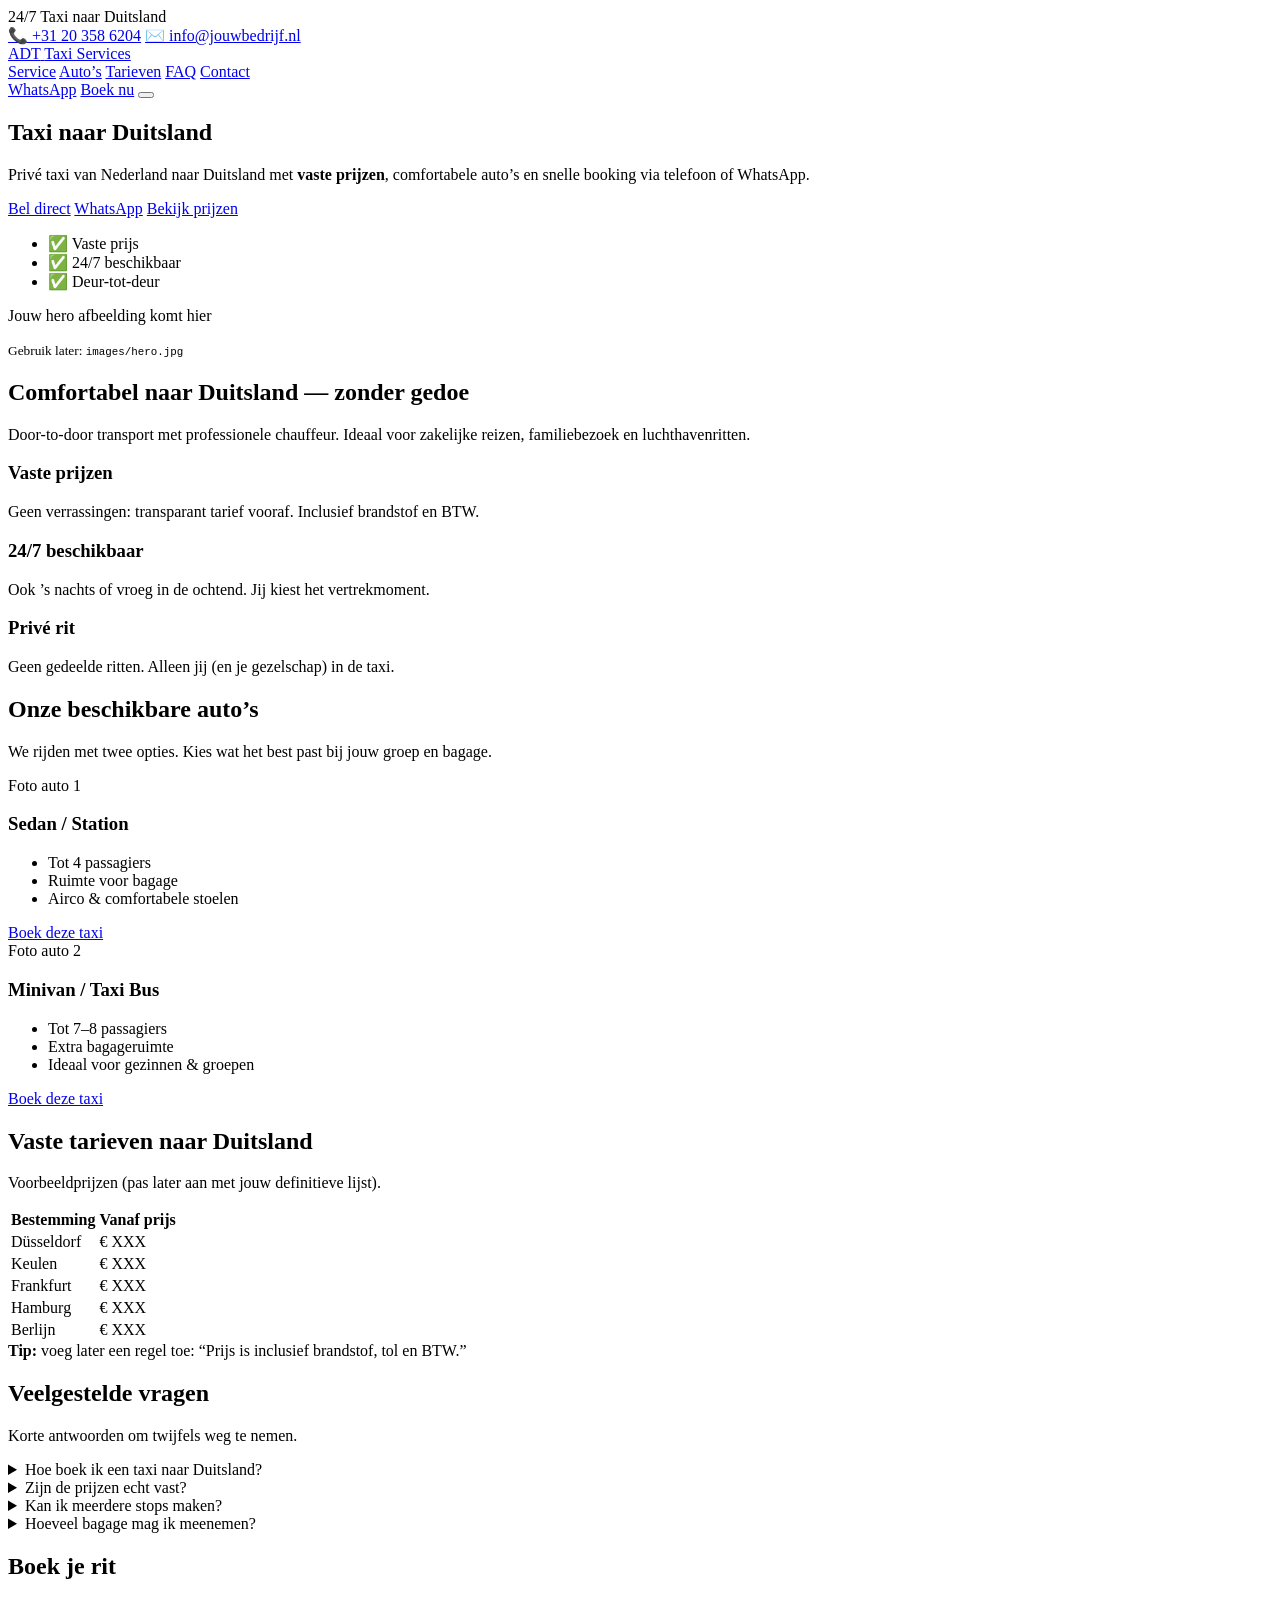
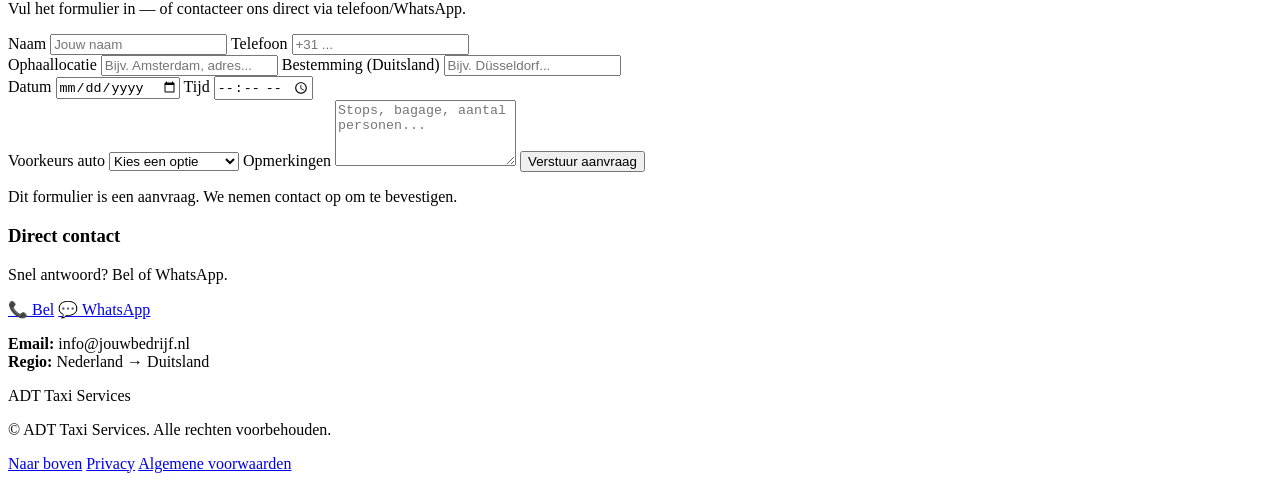
==== index.html @ 87939def "Fix file paths and add script and style directories Renamed index.htmnl to index.html and updated re" ====
<!DOCTYPE html>
<html lang="nl">
<head>
  <meta charset="UTF-8" />
  <meta name="viewport" content="width=device-width, initial-scale=1.0" />
  <title>Taxi naar Duitsland | Vaste prijzen & 24/7 service</title>
  <meta name="description" content="Boek een taxi naar Duitsland met vaste prijzen. Comfortabele rit, 24/7 beschikbaar. Bel of WhatsApp direct." />
  <link rel="stylesheet" href="style/styles.css" />
</head>

<body>
  <!-- Top bar -->
  <div class="topbar">
    <div class="container topbar__inner">
      <div class="topbar__left">
        <span class="pill">24/7</span>
        <span class="muted">Taxi naar Duitsland</span>
      </div>
      <div class="topbar__right">
        <a class="link" href="tel:+31203586204" aria-label="Bel ons">📞 +31 20 358 6204</a>
        <a class="link" href="mailto:info@jouwbedrijf.nl" aria-label="Email ons">✉️ info@jouwbedrijf.nl</a>
      </div>
    </div>
  </div>

  <!-- Header -->
  <header class="header" id="top">
    <div class="container header__inner">
      <a class="logo" href="#top" aria-label="Homepage">
        <span class="logo__mark">ADT</span>
        <span class="logo__text">Taxi Services</span>
      </a>

      <nav class="nav" id="nav">
        <a href="#service">Service</a>
        <a href="#autos">Auto’s</a>
        <a href="#prijzen">Tarieven</a>
        <a href="#faq">FAQ</a>
        <a href="#contact">Contact</a>
      </nav>

      <div class="header__actions">
        <a class="btn btn--ghost" href="https://wa.me/31203586204" target="_blank" rel="noopener">WhatsApp</a>
        <a class="btn btn--primary" href="#contact">Boek nu</a>
        <button class="burger" id="burger" aria-label="Menu openen" aria-expanded="false">
          <span></span><span></span><span></span>
        </button>
      </div>
    </div>
  </header>

  <!-- Hero -->
  <section class="hero">
    <div class="container hero__grid">
      <div class="hero__content">
        <h1>Taxi naar Duitsland</h1>
        <p class="lead">
          Privé taxi van Nederland naar Duitsland met <strong>vaste prijzen</strong>, comfortabele auto’s en snelle booking via telefoon of WhatsApp.
        </p>

        <div class="hero__cta">
          <a class="btn btn--primary" href="tel:+31203586204">Bel direct</a>
          <a class="btn btn--secondary" href="https://wa.me/31203586204" target="_blank" rel="noopener">WhatsApp</a>
          <a class="btn btn--ghost" href="#prijzen">Bekijk prijzen</a>
        </div>

        <ul class="hero__badges">
          <li>✅ Vaste prijs</li>
          <li>✅ 24/7 beschikbaar</li>
          <li>✅ Deur-tot-deur</li>
        </ul>
      </div>

      <div class="hero__media">
        <!-- Replace with your image later -->
        <div class="media-card" role="img" aria-label="Taxi afbeelding placeholder">
          <p>Jouw hero afbeelding komt hier</p>
          <small>Gebruik later: <code>images/hero.jpg</code></small>
        </div>
      </div>
    </div>
  </section>

  <!-- Service -->
  <section class="section" id="service">
    <div class="container">
      <div class="section__head">
        <h2>Comfortabel naar Duitsland — zonder gedoe</h2>
        <p class="muted">Door-to-door transport met professionele chauffeur. Ideaal voor zakelijke reizen, familiebezoek en luchthavenritten.</p>
      </div>

      <div class="cards">
        <div class="card">
          <h3>Vaste prijzen</h3>
          <p>Geen verrassingen: transparant tarief vooraf. Inclusief brandstof en BTW.</p>
        </div>
        <div class="card">
          <h3>24/7 beschikbaar</h3>
          <p>Ook ’s nachts of vroeg in de ochtend. Jij kiest het vertrekmoment.</p>
        </div>
        <div class="card">
          <h3>Privé rit</h3>
          <p>Geen gedeelde ritten. Alleen jij (en je gezelschap) in de taxi.</p>
        </div>
      </div>
    </div>
  </section>

  <!-- Cars (2 only) -->
  <section class="section section--alt" id="autos">
    <div class="container">
      <div class="section__head">
        <h2>Onze beschikbare auto’s</h2>
        <p class="muted">We rijden met twee opties. Kies wat het best past bij jouw groep en bagage.</p>
      </div>

      <div class="cards cards--2">
        <article class="card car">
          <div class="car__img">
            <!-- Replace with your image later -->
            <div class="img-placeholder">Foto auto 1</div>
          </div>
          <div class="car__body">
            <h3>Sedan / Station</h3>
            <ul class="list">
              <li>Tot 4 passagiers</li>
              <li>Ruimte voor bagage</li>
              <li>Airco & comfortabele stoelen</li>
            </ul>
            <a class="btn btn--primary" href="#contact" data-car="Sedan / Station">Boek deze taxi</a>
          </div>
        </article>

        <article class="card car">
          <div class="car__img">
            <!-- Replace with your image later -->
            <div class="img-placeholder">Foto auto 2</div>
          </div>
          <div class="car__body">
            <h3>Minivan / Taxi Bus</h3>
            <ul class="list">
              <li>Tot 7–8 passagiers</li>
              <li>Extra bagageruimte</li>
              <li>Ideaal voor gezinnen & groepen</li>
            </ul>
            <a class="btn btn--primary" href="#contact" data-car="Minivan / Taxi Bus">Boek deze taxi</a>
          </div>
        </article>
      </div>
    </div>
  </section>

  <!-- Pricing -->
  <section class="section" id="prijzen">
    <div class="container">
      <div class="section__head">
        <h2>Vaste tarieven naar Duitsland</h2>
        <p class="muted">Voorbeeldprijzen (pas later aan met jouw definitieve lijst).</p>
      </div>

      <div class="table-wrap" role="region" aria-label="Prijzentabel" tabindex="0">
        <table class="table">
          <thead>
            <tr>
              <th>Bestemming</th>
              <th>Vanaf prijs</th>
            </tr>
          </thead>
          <tbody>
            <tr><td>Düsseldorf</td><td>€ XXX</td></tr>
            <tr><td>Keulen</td><td>€ XXX</td></tr>
            <tr><td>Frankfurt</td><td>€ XXX</td></tr>
            <tr><td>Hamburg</td><td>€ XXX</td></tr>
            <tr><td>Berlijn</td><td>€ XXX</td></tr>
          </tbody>
        </table>
      </div>

      <div class="note">
        <strong>Tip:</strong> voeg later een regel toe: “Prijs is inclusief brandstof, tol en BTW.”
      </div>
    </div>
  </section>

  <!-- FAQ -->
  <section class="section section--alt" id="faq">
    <div class="container">
      <div class="section__head">
        <h2>Veelgestelde vragen</h2>
        <p class="muted">Korte antwoorden om twijfels weg te nemen.</p>
      </div>

      <div class="faq">
        <details>
          <summary>Hoe boek ik een taxi naar Duitsland?</summary>
          <p>Je kunt bellen, WhatsAppen of het formulier invullen. We bevestigen je rit en vaste prijs.</p>
        </details>
        <details>
          <summary>Zijn de prijzen echt vast?</summary>
          <p>Ja, je krijgt vooraf een vaste prijs. Geen onverwachte kosten.</p>
        </details>
        <details>
          <summary>Kan ik meerdere stops maken?</summary>
          <p>Ja, dat kan. Geef dit door in het formulier of via WhatsApp.</p>
        </details>
        <details>
          <summary>Hoeveel bagage mag ik meenemen?</summary>
          <p>Dat hangt af van de gekozen auto. Geef je bagage aan bij het boeken.</p>
        </details>
      </div>
    </div>
  </section>

  <!-- Contact / Booking -->
  <section class="section" id="contact">
    <div class="container">
      <div class="section__head">
        <h2>Boek je rit</h2>
        <p class="muted">Vul het formulier in — of contacteer ons direct via telefoon/WhatsApp.</p>
      </div>

      <div class="contact-grid">
        <form class="form" id="bookingForm">
          <div class="form__row">
            <label>Naam
              <input type="text" name="name" placeholder="Jouw naam" required />
            </label>
            <label>Telefoon
              <input type="tel" name="phone" placeholder="+31 ..." required />
            </label>
          </div>

          <label>Ophaallocatie
            <input type="text" name="pickup" placeholder="Bijv. Amsterdam, adres..." required />
          </label>

          <label>Bestemming (Duitsland)
            <input type="text" name="destination" placeholder="Bijv. Düsseldorf..." required />
          </label>

          <div class="form__row">
            <label>Datum
              <input type="date" name="date" required />
            </label>
            <label>Tijd
              <input type="time" name="time" required />
            </label>
          </div>

          <label>Voorkeurs auto
            <select name="car" id="carSelect">
              <option value="">Kies een optie</option>
              <option value="Sedan / Station">Sedan / Station</option>
              <option value="Minivan / Taxi Bus">Minivan / Taxi Bus</option>
            </select>
          </label>

          <label>Opmerkingen
            <textarea name="notes" rows="4" placeholder="Stops, bagage, aantal personen..."></textarea>
          </label>

          <button class="btn btn--primary" type="submit">Verstuur aanvraag</button>
          <p class="muted small">Dit formulier is een aanvraag. We nemen contact op om te bevestigen.</p>
        </form>

        <aside class="contact-card">
          <h3>Direct contact</h3>
          <p class="muted">Snel antwoord? Bel of WhatsApp.</p>
          <div class="contact-actions">
            <a class="btn btn--secondary" href="tel:+31203586204">📞 Bel</a>
            <a class="btn btn--secondary" href="https://wa.me/31203586204" target="_blank" rel="noopener">💬 WhatsApp</a>
          </div>

          <div class="divider"></div>

          <p class="small">
            <strong>Email:</strong> info@jouwbedrijf.nl<br />
            <strong>Regio:</strong> Nederland → Duitsland
          </p>
        </aside>
      </div>
    </div>
  </section>

  <!-- Footer -->
  <footer class="footer">
    <div class="container footer__inner">
      <div>
        <div class="logo logo--footer">
          <span class="logo__mark">ADT</span>
          <span class="logo__text">Taxi Services</span>
        </div>
        <p class="muted small">© <span id="year"></span> ADT Taxi Services. Alle rechten voorbehouden.</p>
      </div>

      <div class="footer__links">
        <a href="#top">Naar boven</a>
        <a href="#">Privacy</a>
        <a href="#">Algemene voorwaarden</a>
      </div>
    </div>
  </footer>

  <script src="script/script.js"></script>
</body>
</html>
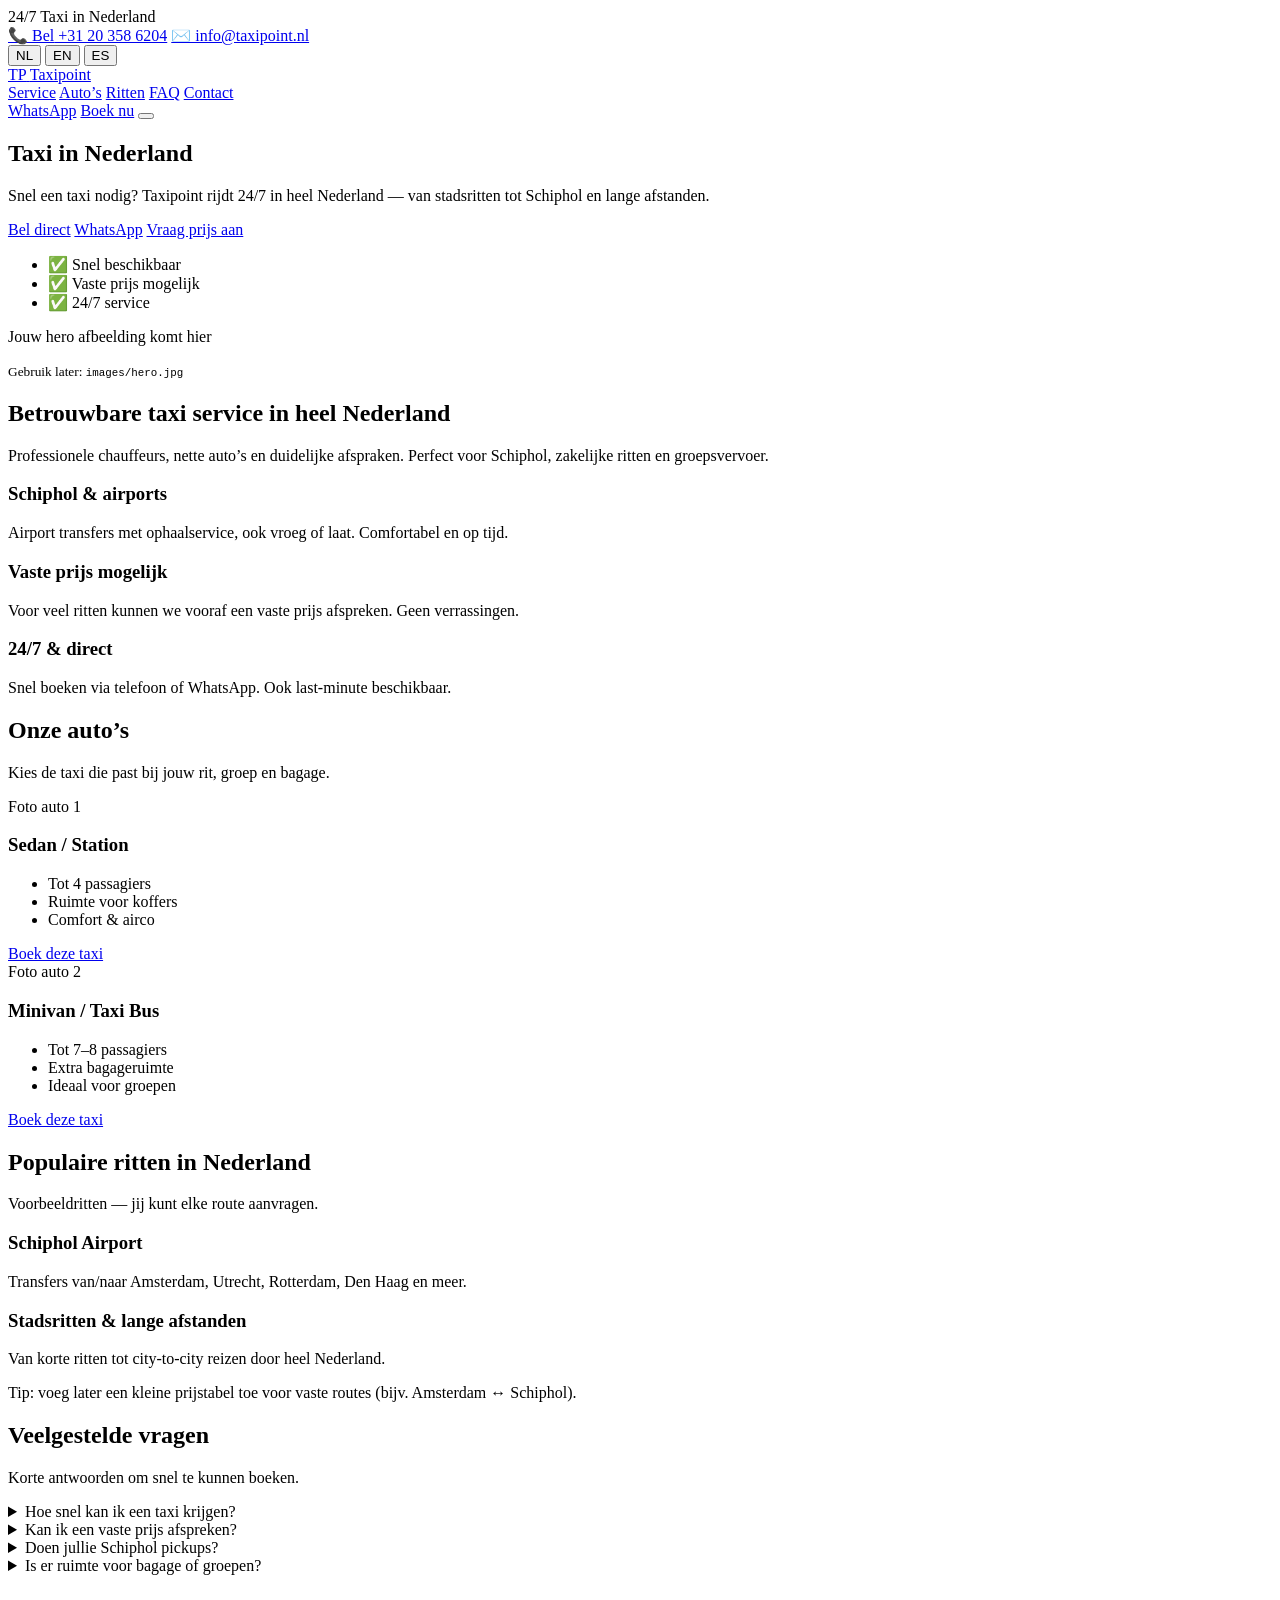
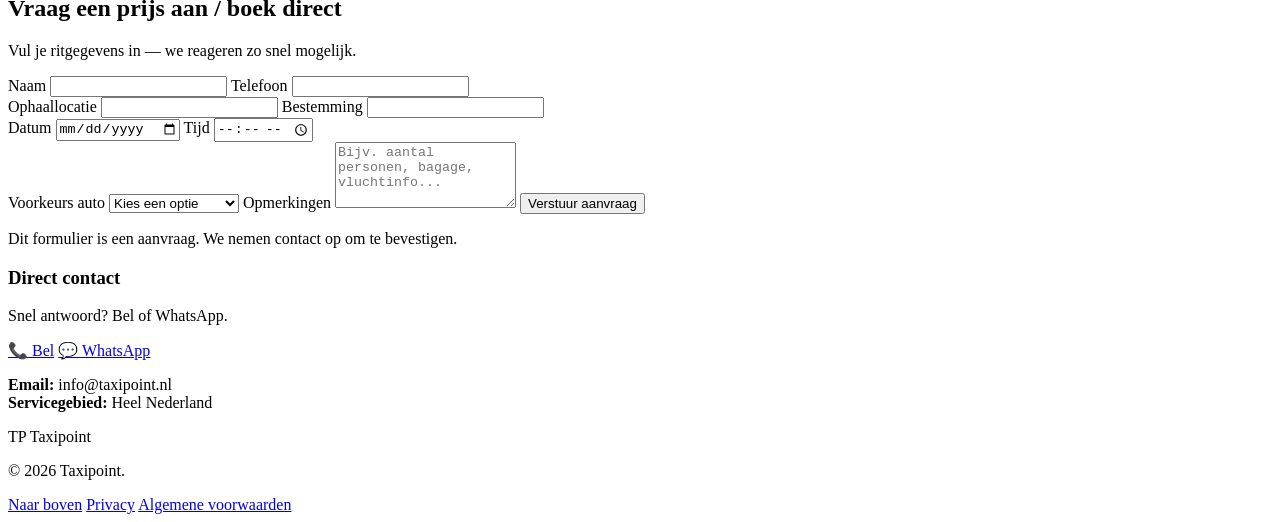
==== commit 6f50dc61: "Add multilingual support and update site content Introduces a language switcher and i18n keys in ind" ====
--- a/index.html
+++ b/index.html
@@ -3,9 +3,10 @@
 <head>
   <meta charset="UTF-8" />
   <meta name="viewport" content="width=device-width, initial-scale=1.0" />
-  <title>Taxi naar Duitsland | Vaste prijzen & 24/7 service</title>
-  <meta name="description" content="Boek een taxi naar Duitsland met vaste prijzen. Comfortabele rit, 24/7 beschikbaar. Bel of WhatsApp direct." />
+  <title>Taxipoint | Taxi in Nederland</title>
+  <meta name="description" content="Taxipoint: Taxi in Nederland met vaste prijzen. Schiphol, stadsritten en lange afstanden. 24/7 beschikbaar. Bel of WhatsApp direct." />
   <link rel="stylesheet" href="style/styles.css" />
+
 </head>
 
 <body>
@@ -13,12 +14,20 @@
   <div class="topbar">
     <div class="container topbar__inner">
       <div class="topbar__left">
-        <span class="pill">24/7</span>
-        <span class="muted">Taxi naar Duitsland</span>
-      </div>
+        <span class="pill" data-i18n="topbar_247">24/7</span>
+        <span class="muted" data-i18n="topbar_tagline">Taxi in Nederland</span>
+      </div>
+
       <div class="topbar__right">
-        <a class="link" href="tel:+31203586204" aria-label="Bel ons">📞 +31 20 358 6204</a>
-        <a class="link" href="mailto:info@jouwbedrijf.nl" aria-label="Email ons">✉️ info@jouwbedrijf.nl</a>
+        <a class="link" href="tel:+31203586204">📞 <span data-i18n="phone_label">Bel</span> +31 20 358 6204</a>
+        <a class="link" href="mailto:info@taxipoint.nl">✉️ info@taxipoint.nl</a>
+
+        <!-- Language Switch -->
+        <div class="lang">
+          <button class="lang__btn" type="button" data-lang="nl" aria-label="Nederlands">NL</button>
+          <button class="lang__btn" type="button" data-lang="en" aria-label="English">EN</button>
+          <button class="lang__btn" type="button" data-lang="es" aria-label="Español">ES</button>
+        </div>
       </div>
     </div>
   </div>
@@ -27,21 +36,22 @@
   <header class="header" id="top">
     <div class="container header__inner">
       <a class="logo" href="#top" aria-label="Homepage">
-        <span class="logo__mark">ADT</span>
-        <span class="logo__text">Taxi Services</span>
+        <span class="logo__mark">TP</span>
+        <span class="logo__text">Taxipoint</span>
       </a>
 
       <nav class="nav" id="nav">
-        <a href="#service">Service</a>
-        <a href="#autos">Auto’s</a>
-        <a href="#prijzen">Tarieven</a>
-        <a href="#faq">FAQ</a>
-        <a href="#contact">Contact</a>
+        <a href="#service" data-i18n="nav_service">Service</a>
+        <a href="#autos" data-i18n="nav_cars">Auto’s</a>
+        <a href="#ritten" data-i18n="nav_trips">Ritten</a>
+        <a href="#faq" data-i18n="nav_faq">FAQ</a>
+        <a href="#contact" data-i18n="nav_contact">Contact</a>
       </nav>
 
       <div class="header__actions">
-        <a class="btn btn--ghost" href="https://wa.me/31203586204" target="_blank" rel="noopener">WhatsApp</a>
-        <a class="btn btn--primary" href="#contact">Boek nu</a>
+        <a class="btn btn--ghost" href="https://wa.me/31203586204" target="_blank" rel="noopener" data-i18n="btn_whatsapp">WhatsApp</a>
+        <a class="btn btn--primary" href="#contact" data-i18n="btn_book">Boek nu</a>
+
         <button class="burger" id="burger" aria-label="Menu openen" aria-expanded="false">
           <span></span><span></span><span></span>
         </button>
@@ -53,29 +63,28 @@
   <section class="hero">
     <div class="container hero__grid">
       <div class="hero__content">
-        <h1>Taxi naar Duitsland</h1>
-        <p class="lead">
-          Privé taxi van Nederland naar Duitsland met <strong>vaste prijzen</strong>, comfortabele auto’s en snelle booking via telefoon of WhatsApp.
+        <h1 data-i18n="hero_title">Taxi in Nederland</h1>
+        <p class="lead" data-i18n="hero_lead">
+          Snel een taxi nodig? Taxipoint rijdt 24/7 in heel Nederland — van stadsritten tot Schiphol en lange afstanden.
         </p>
 
         <div class="hero__cta">
-          <a class="btn btn--primary" href="tel:+31203586204">Bel direct</a>
-          <a class="btn btn--secondary" href="https://wa.me/31203586204" target="_blank" rel="noopener">WhatsApp</a>
-          <a class="btn btn--ghost" href="#prijzen">Bekijk prijzen</a>
+          <a class="btn btn--primary" href="tel:+31203586204" data-i18n="btn_call">Bel direct</a>
+          <a class="btn btn--secondary" href="https://wa.me/31203586204" target="_blank" rel="noopener" data-i18n="btn_whatsapp2">WhatsApp</a>
+          <a class="btn btn--ghost" href="#contact" data-i18n="btn_get_quote">Vraag prijs aan</a>
         </div>
 
         <ul class="hero__badges">
-          <li>✅ Vaste prijs</li>
-          <li>✅ 24/7 beschikbaar</li>
-          <li>✅ Deur-tot-deur</li>
+          <li data-i18n="badge_fast">✅ Snel beschikbaar</li>
+          <li data-i18n="badge_fixed">✅ Vaste prijs mogelijk</li>
+          <li data-i18n="badge_247">✅ 24/7 service</li>
         </ul>
       </div>
 
       <div class="hero__media">
-        <!-- Replace with your image later -->
         <div class="media-card" role="img" aria-label="Taxi afbeelding placeholder">
-          <p>Jouw hero afbeelding komt hier</p>
-          <small>Gebruik later: <code>images/hero.jpg</code></small>
+          <p data-i18n="hero_image_placeholder">Jouw hero afbeelding komt hier</p>
+          <small><span data-i18n="hero_image_hint">Gebruik later</span>: <code>images/hero.jpg</code></small>
         </div>
       </div>
     </div>
@@ -85,99 +94,88 @@
   <section class="section" id="service">
     <div class="container">
       <div class="section__head">
-        <h2>Comfortabel naar Duitsland — zonder gedoe</h2>
-        <p class="muted">Door-to-door transport met professionele chauffeur. Ideaal voor zakelijke reizen, familiebezoek en luchthavenritten.</p>
+        <h2 data-i18n="service_title">Betrouwbare taxi service in heel Nederland</h2>
+        <p class="muted" data-i18n="service_sub">
+          Professionele chauffeurs, nette auto’s en duidelijke afspraken. Perfect voor Schiphol, zakelijke ritten en groepsvervoer.
+        </p>
       </div>
 
       <div class="cards">
         <div class="card">
-          <h3>Vaste prijzen</h3>
-          <p>Geen verrassingen: transparant tarief vooraf. Inclusief brandstof en BTW.</p>
-        </div>
-        <div class="card">
-          <h3>24/7 beschikbaar</h3>
-          <p>Ook ’s nachts of vroeg in de ochtend. Jij kiest het vertrekmoment.</p>
-        </div>
-        <div class="card">
-          <h3>Privé rit</h3>
-          <p>Geen gedeelde ritten. Alleen jij (en je gezelschap) in de taxi.</p>
-        </div>
-      </div>
-    </div>
-  </section>
-
-  <!-- Cars (2 only) -->
+          <h3 data-i18n="card1_title">Schiphol & airports</h3>
+          <p data-i18n="card1_text">Airport transfers met ophaalservice, ook vroeg of laat. Comfortabel en op tijd.</p>
+        </div>
+        <div class="card">
+          <h3 data-i18n="card2_title">Vaste prijs mogelijk</h3>
+          <p data-i18n="card2_text">Voor veel ritten kunnen we vooraf een vaste prijs afspreken. Geen verrassingen.</p>
+        </div>
+        <div class="card">
+          <h3 data-i18n="card3_title">24/7 & direct</h3>
+          <p data-i18n="card3_text">Snel boeken via telefoon of WhatsApp. Ook last-minute beschikbaar.</p>
+        </div>
+      </div>
+    </div>
+  </section>
+
+  <!-- Cars -->
   <section class="section section--alt" id="autos">
     <div class="container">
       <div class="section__head">
-        <h2>Onze beschikbare auto’s</h2>
-        <p class="muted">We rijden met twee opties. Kies wat het best past bij jouw groep en bagage.</p>
+        <h2 data-i18n="cars_title">Onze auto’s</h2>
+        <p class="muted" data-i18n="cars_sub">Kies de taxi die past bij jouw rit, groep en bagage.</p>
       </div>
 
       <div class="cards cards--2">
         <article class="card car">
-          <div class="car__img">
-            <!-- Replace with your image later -->
-            <div class="img-placeholder">Foto auto 1</div>
-          </div>
+          <div class="car__img"><div class="img-placeholder" data-i18n="car1_img">Foto auto 1</div></div>
           <div class="car__body">
-            <h3>Sedan / Station</h3>
+            <h3 data-i18n="car1_title">Sedan / Station</h3>
             <ul class="list">
-              <li>Tot 4 passagiers</li>
-              <li>Ruimte voor bagage</li>
-              <li>Airco & comfortabele stoelen</li>
+              <li data-i18n="car1_li1">Tot 4 passagiers</li>
+              <li data-i18n="car1_li2">Ruimte voor koffers</li>
+              <li data-i18n="car1_li3">Comfort & airco</li>
             </ul>
-            <a class="btn btn--primary" href="#contact" data-car="Sedan / Station">Boek deze taxi</a>
+            <a class="btn btn--primary" href="#contact" data-car="Sedan / Station" data-i18n="car_btn">Boek deze taxi</a>
           </div>
         </article>
 
         <article class="card car">
-          <div class="car__img">
-            <!-- Replace with your image later -->
-            <div class="img-placeholder">Foto auto 2</div>
-          </div>
+          <div class="car__img"><div class="img-placeholder" data-i18n="car2_img">Foto auto 2</div></div>
           <div class="car__body">
-            <h3>Minivan / Taxi Bus</h3>
+            <h3 data-i18n="car2_title">Minivan / Taxi Bus</h3>
             <ul class="list">
-              <li>Tot 7–8 passagiers</li>
-              <li>Extra bagageruimte</li>
-              <li>Ideaal voor gezinnen & groepen</li>
+              <li data-i18n="car2_li1">Tot 7–8 passagiers</li>
+              <li data-i18n="car2_li2">Extra bagageruimte</li>
+              <li data-i18n="car2_li3">Ideaal voor groepen</li>
             </ul>
-            <a class="btn btn--primary" href="#contact" data-car="Minivan / Taxi Bus">Boek deze taxi</a>
+            <a class="btn btn--primary" href="#contact" data-car="Minivan / Taxi Bus" data-i18n="car_btn">Boek deze taxi</a>
           </div>
         </article>
       </div>
     </div>
   </section>
 
-  <!-- Pricing -->
-  <section class="section" id="prijzen">
-    <div class="container">
-      <div class="section__head">
-        <h2>Vaste tarieven naar Duitsland</h2>
-        <p class="muted">Voorbeeldprijzen (pas later aan met jouw definitieve lijst).</p>
-      </div>
-
-      <div class="table-wrap" role="region" aria-label="Prijzentabel" tabindex="0">
-        <table class="table">
-          <thead>
-            <tr>
-              <th>Bestemming</th>
-              <th>Vanaf prijs</th>
-            </tr>
-          </thead>
-          <tbody>
-            <tr><td>Düsseldorf</td><td>€ XXX</td></tr>
-            <tr><td>Keulen</td><td>€ XXX</td></tr>
-            <tr><td>Frankfurt</td><td>€ XXX</td></tr>
-            <tr><td>Hamburg</td><td>€ XXX</td></tr>
-            <tr><td>Berlijn</td><td>€ XXX</td></tr>
-          </tbody>
-        </table>
-      </div>
-
-      <div class="note">
-        <strong>Tip:</strong> voeg later een regel toe: “Prijs is inclusief brandstof, tol en BTW.”
+  <!-- Trips / Popular rides -->
+  <section class="section" id="ritten">
+    <div class="container">
+      <div class="section__head">
+        <h2 data-i18n="trips_title">Populaire ritten in Nederland</h2>
+        <p class="muted" data-i18n="trips_sub">Voorbeeldritten — jij kunt elke route aanvragen.</p>
+      </div>
+
+      <div class="cards cards--2">
+        <div class="card">
+          <h3 data-i18n="trip1_title">Schiphol Airport</h3>
+          <p data-i18n="trip1_text">Transfers van/naar Amsterdam, Utrecht, Rotterdam, Den Haag en meer.</p>
+        </div>
+        <div class="card">
+          <h3 data-i18n="trip2_title">Stadsritten & lange afstanden</h3>
+          <p data-i18n="trip2_text">Van korte ritten tot city-to-city reizen door heel Nederland.</p>
+        </div>
+      </div>
+
+      <div class="note" data-i18n="trips_note">
+        Tip: voeg later een kleine prijstabel toe voor vaste routes (bijv. Amsterdam ↔ Schiphol).
       </div>
     </div>
   </section>
@@ -186,96 +184,97 @@
   <section class="section section--alt" id="faq">
     <div class="container">
       <div class="section__head">
-        <h2>Veelgestelde vragen</h2>
-        <p class="muted">Korte antwoorden om twijfels weg te nemen.</p>
+        <h2 data-i18n="faq_title">Veelgestelde vragen</h2>
+        <p class="muted" data-i18n="faq_sub">Korte antwoorden om snel te kunnen boeken.</p>
       </div>
 
       <div class="faq">
         <details>
-          <summary>Hoe boek ik een taxi naar Duitsland?</summary>
-          <p>Je kunt bellen, WhatsAppen of het formulier invullen. We bevestigen je rit en vaste prijs.</p>
+          <summary data-i18n="faq1_q">Hoe snel kan ik een taxi krijgen?</summary>
+          <p data-i18n="faq1_a">Dat hangt af van locatie en drukte. Bel of WhatsApp en we laten direct weten wat mogelijk is.</p>
         </details>
         <details>
-          <summary>Zijn de prijzen echt vast?</summary>
-          <p>Ja, je krijgt vooraf een vaste prijs. Geen onverwachte kosten.</p>
+          <summary data-i18n="faq2_q">Kan ik een vaste prijs afspreken?</summary>
+          <p data-i18n="faq2_a">Ja, voor veel ritten kunnen we vooraf een vaste prijs aanbieden.</p>
         </details>
         <details>
-          <summary>Kan ik meerdere stops maken?</summary>
-          <p>Ja, dat kan. Geef dit door in het formulier of via WhatsApp.</p>
+          <summary data-i18n="faq3_q">Doen jullie Schiphol pickups?</summary>
+          <p data-i18n="faq3_a">Ja. Geef je vluchtinformatie door en we plannen de ophaalservice.</p>
         </details>
         <details>
-          <summary>Hoeveel bagage mag ik meenemen?</summary>
-          <p>Dat hangt af van de gekozen auto. Geef je bagage aan bij het boeken.</p>
+          <summary data-i18n="faq4_q">Is er ruimte voor bagage of groepen?</summary>
+          <p data-i18n="faq4_a">Ja. Kies sedan voor standaard bagage, of minivan voor extra ruimte en groepen.</p>
         </details>
       </div>
     </div>
   </section>
 
-  <!-- Contact / Booking -->
+  <!-- Contact -->
   <section class="section" id="contact">
     <div class="container">
       <div class="section__head">
-        <h2>Boek je rit</h2>
-        <p class="muted">Vul het formulier in — of contacteer ons direct via telefoon/WhatsApp.</p>
+        <h2 data-i18n="contact_title">Vraag een prijs aan / boek direct</h2>
+        <p class="muted" data-i18n="contact_sub">Vul je ritgegevens in — we reageren zo snel mogelijk.</p>
       </div>
 
       <div class="contact-grid">
         <form class="form" id="bookingForm">
           <div class="form__row">
-            <label>Naam
-              <input type="text" name="name" placeholder="Jouw naam" required />
+            <label><span data-i18n="form_name">Naam</span>
+              <input type="text" name="name" required />
             </label>
-            <label>Telefoon
-              <input type="tel" name="phone" placeholder="+31 ..." required />
+            <label><span data-i18n="form_phone">Telefoon</span>
+              <input type="tel" name="phone" required />
             </label>
           </div>
 
-          <label>Ophaallocatie
-            <input type="text" name="pickup" placeholder="Bijv. Amsterdam, adres..." required />
+          <label><span data-i18n="form_pickup">Ophaallocatie</span>
+            <input type="text" name="pickup" required />
           </label>
 
-          <label>Bestemming (Duitsland)
-            <input type="text" name="destination" placeholder="Bijv. Düsseldorf..." required />
+          <label><span data-i18n="form_destination">Bestemming</span>
+            <input type="text" name="destination" required />
           </label>
 
           <div class="form__row">
-            <label>Datum
+            <label><span data-i18n="form_date">Datum</span>
               <input type="date" name="date" required />
             </label>
-            <label>Tijd
+            <label><span data-i18n="form_time">Tijd</span>
               <input type="time" name="time" required />
             </label>
           </div>
 
-          <label>Voorkeurs auto
+          <label><span data-i18n="form_car">Voorkeurs auto</span>
             <select name="car" id="carSelect">
-              <option value="">Kies een optie</option>
+              <option value="" data-i18n="form_car_placeholder">Kies een optie</option>
               <option value="Sedan / Station">Sedan / Station</option>
               <option value="Minivan / Taxi Bus">Minivan / Taxi Bus</option>
             </select>
           </label>
 
-          <label>Opmerkingen
-            <textarea name="notes" rows="4" placeholder="Stops, bagage, aantal personen..."></textarea>
+          <label><span data-i18n="form_notes">Opmerkingen</span>
+            <textarea name="notes" rows="4" placeholder="Bijv. aantal personen, bagage, vluchtinfo..."></textarea>
           </label>
 
-          <button class="btn btn--primary" type="submit">Verstuur aanvraag</button>
-          <p class="muted small">Dit formulier is een aanvraag. We nemen contact op om te bevestigen.</p>
+          <button class="btn btn--primary" type="submit" data-i18n="form_submit">Verstuur aanvraag</button>
+          <p class="muted small" data-i18n="form_hint">Dit formulier is een aanvraag. We nemen contact op om te bevestigen.</p>
         </form>
 
         <aside class="contact-card">
-          <h3>Direct contact</h3>
-          <p class="muted">Snel antwoord? Bel of WhatsApp.</p>
+          <h3 data-i18n="direct_title">Direct contact</h3>
+          <p class="muted" data-i18n="direct_sub">Snel antwoord? Bel of WhatsApp.</p>
+
           <div class="contact-actions">
-            <a class="btn btn--secondary" href="tel:+31203586204">📞 Bel</a>
+            <a class="btn btn--secondary" href="tel:+31203586204">📞 <span data-i18n="btn_call_short">Bel</span></a>
             <a class="btn btn--secondary" href="https://wa.me/31203586204" target="_blank" rel="noopener">💬 WhatsApp</a>
           </div>
 
           <div class="divider"></div>
 
           <p class="small">
-            <strong>Email:</strong> info@jouwbedrijf.nl<br />
-            <strong>Regio:</strong> Nederland → Duitsland
+            <strong>Email:</strong> info@taxipoint.nl<br />
+            <strong data-i18n="direct_area_label">Servicegebied:</strong> <span data-i18n="direct_area_value">Heel Nederland</span>
           </p>
         </aside>
       </div>
@@ -287,16 +286,16 @@
     <div class="container footer__inner">
       <div>
         <div class="logo logo--footer">
-          <span class="logo__mark">ADT</span>
-          <span class="logo__text">Taxi Services</span>
-        </div>
-        <p class="muted small">© <span id="year"></span> ADT Taxi Services. Alle rechten voorbehouden.</p>
+          <span class="logo__mark">TP</span>
+          <span class="logo__text">Taxipoint</span>
+        </div>
+        <p class="muted small">© <span id="year"></span> Taxipoint.</p>
       </div>
 
       <div class="footer__links">
-        <a href="#top">Naar boven</a>
-        <a href="#">Privacy</a>
-        <a href="#">Algemene voorwaarden</a>
+        <a href="#top" data-i18n="footer_top">Naar boven</a>
+        <a href="#" data-i18n="footer_privacy">Privacy</a>
+        <a href="#" data-i18n="footer_terms">Algemene voorwaarden</a>
       </div>
     </div>
   </footer>
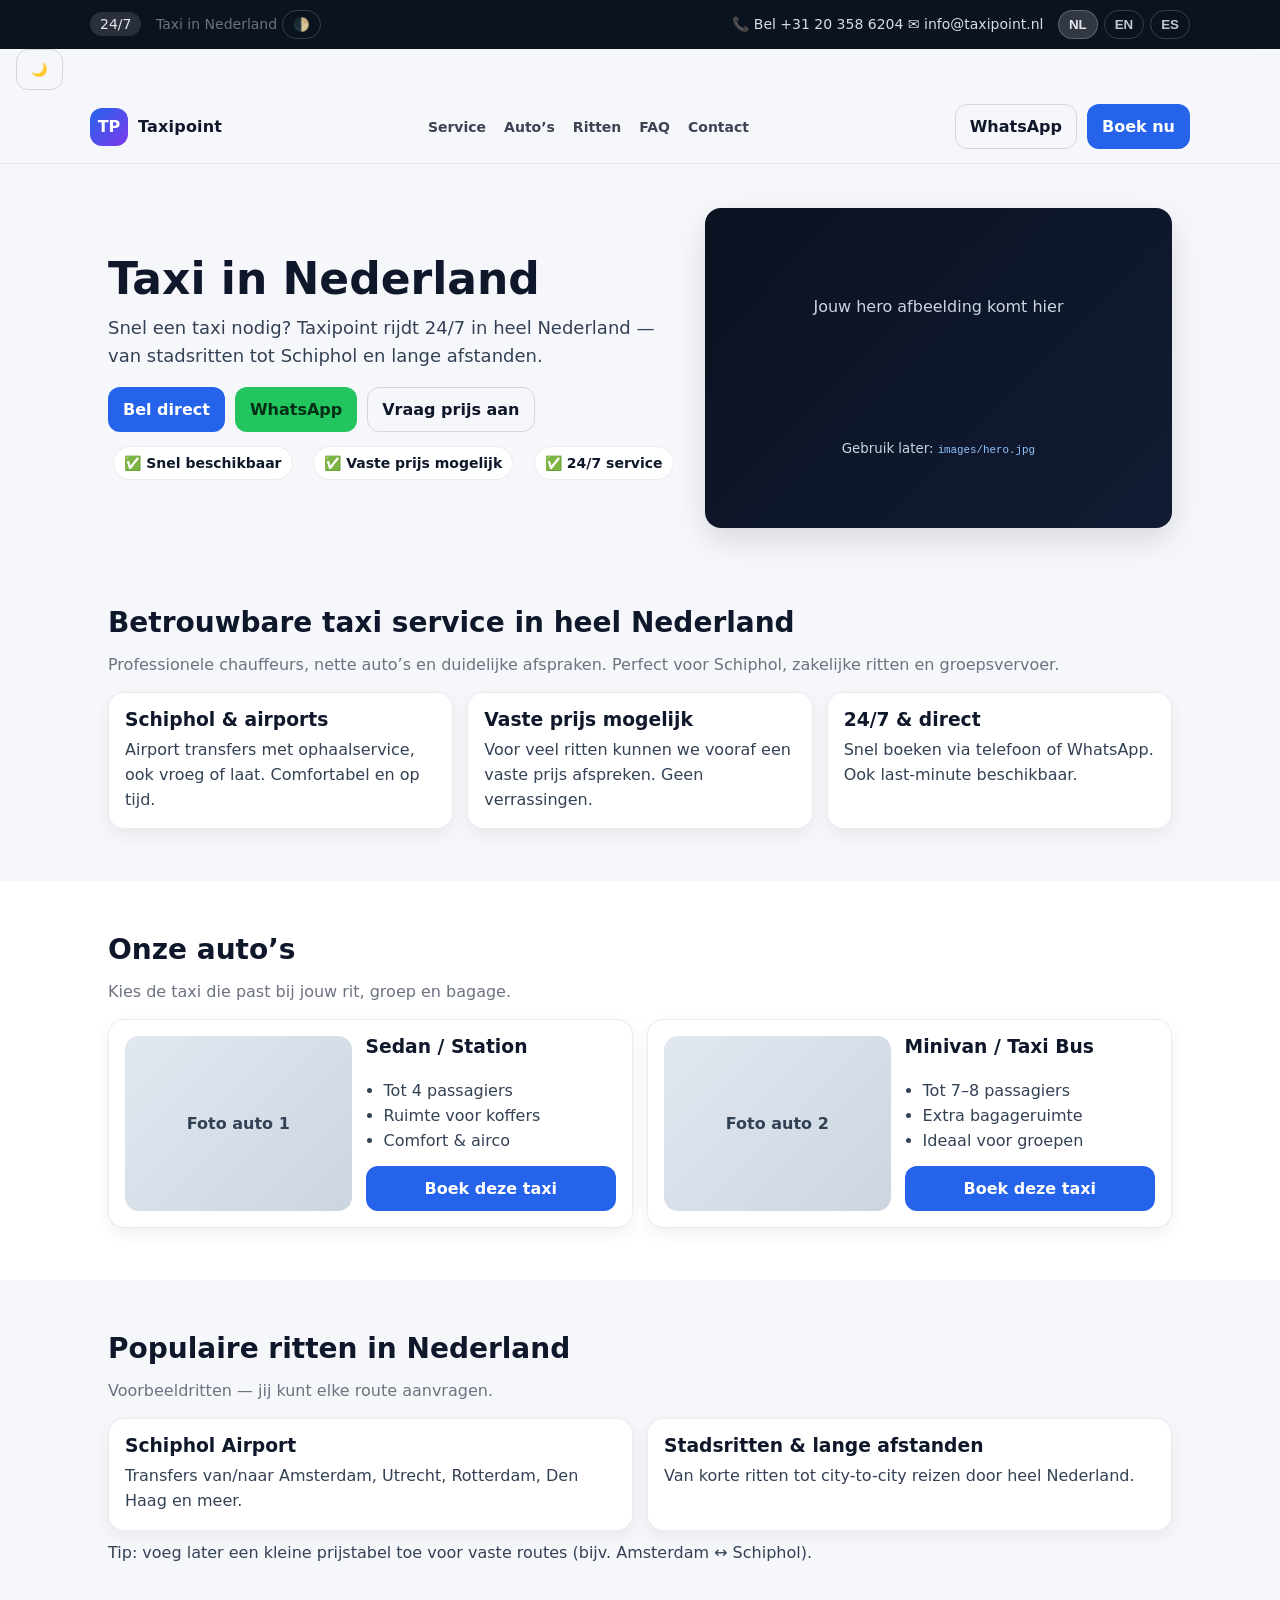
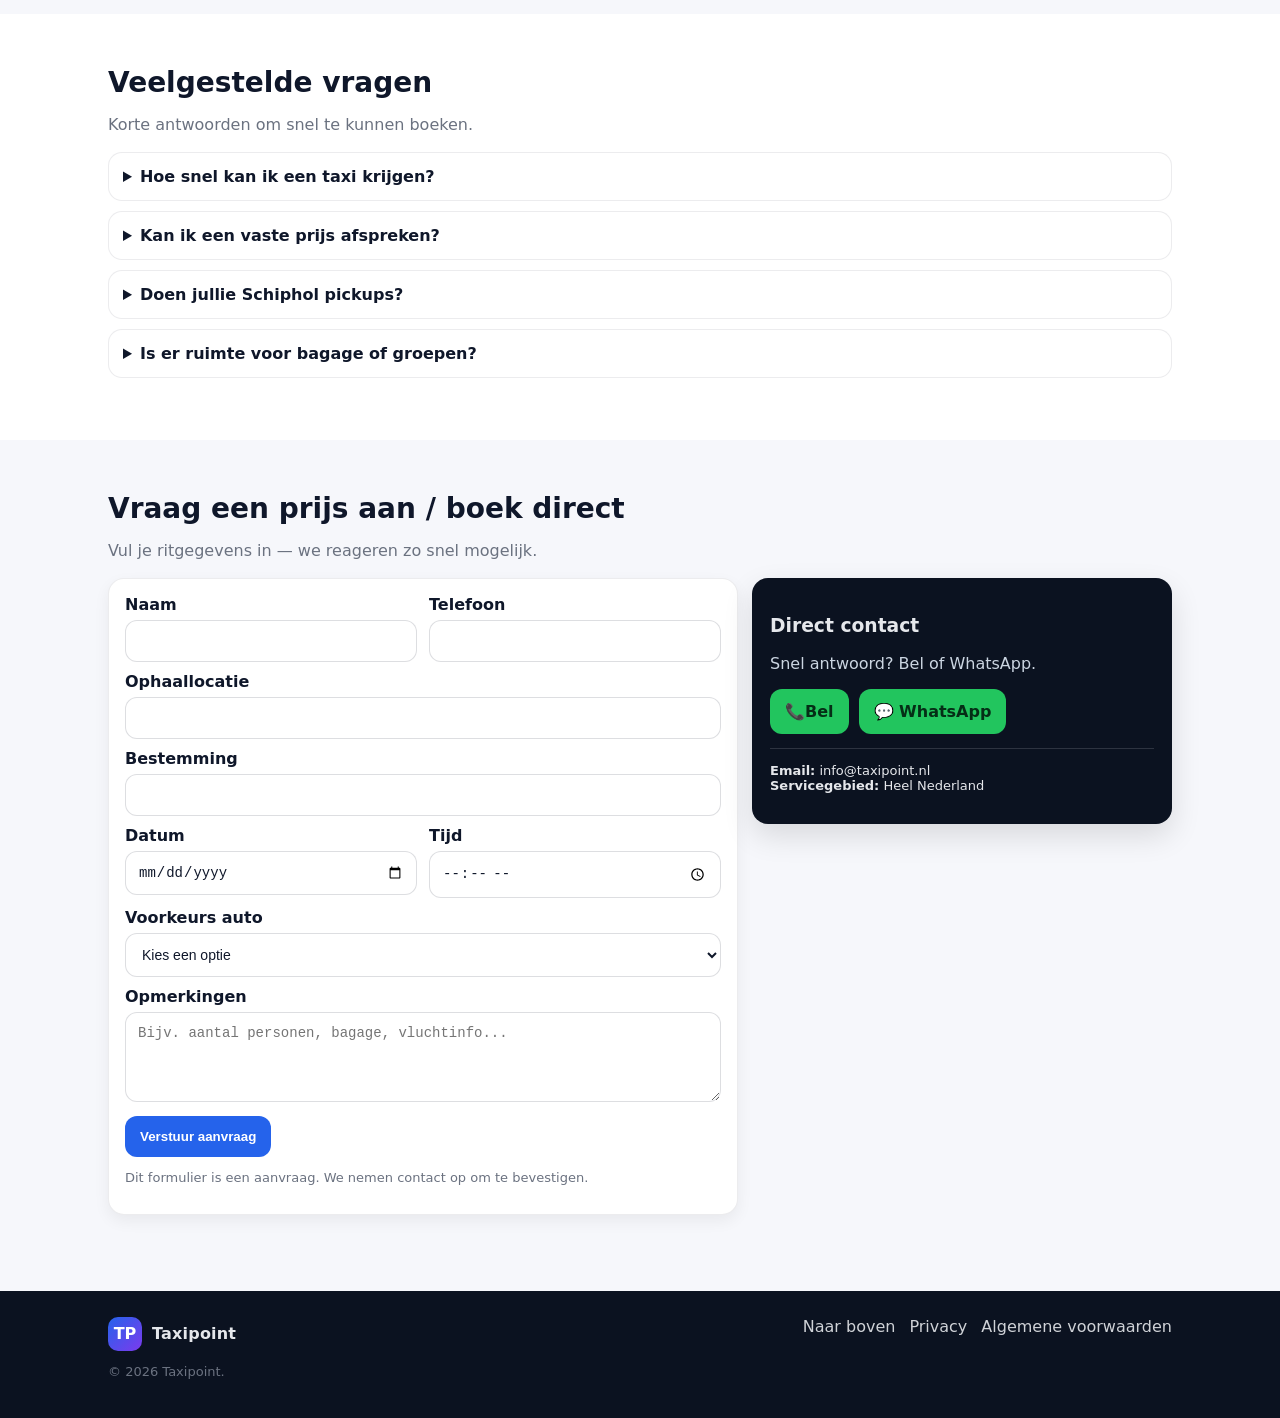
==== commit 740022e5: "Add dark mode theme toggle support Introduced a dark mode theme with CSS variables and transitions. " ====
--- a/index.html
+++ b/index.html
@@ -5,7 +5,8 @@
   <meta name="viewport" content="width=device-width, initial-scale=1.0" />
   <title>Taxipoint | Taxi in Nederland</title>
   <meta name="description" content="Taxipoint: Taxi in Nederland met vaste prijzen. Schiphol, stadsritten en lange afstanden. 24/7 beschikbaar. Bel of WhatsApp direct." />
-  <link rel="stylesheet" href="style/styles.css" />
+  <link rel="stylesheet" href="./style/styles.css">
+
 
 </head>
 
@@ -16,6 +17,8 @@
       <div class="topbar__left">
         <span class="pill" data-i18n="topbar_247">24/7</span>
         <span class="muted" data-i18n="topbar_tagline">Taxi in Nederland</span>
+        <button class="lang__btn" type="button" id="themeToggle">🌓</button>
+
       </div>
 
       <div class="topbar__right">
@@ -34,6 +37,10 @@
 
   <!-- Header -->
   <header class="header" id="top">
+    <button class="btn btn--ghost" id="themeToggle" aria-label="Toggle dark mode">
+  🌙
+</button>
+
     <div class="container header__inner">
       <a class="logo" href="#top" aria-label="Homepage">
         <span class="logo__mark">TP</span>
--- a/style/styles.css
+++ b/style/styles.css
@@ -0,0 +1,444 @@
+/* =========================
+   Theme tokens
+========================= */
+
+:root{
+  /* Layout */
+  --max:1100px;
+  --radius:16px;
+  --shadow: 0 12px 30px rgba(0,0,0,.12);
+
+  /* Brand */
+  --primary:#2563eb;
+  --primary2:#22c55e;
+
+  /* Light theme */
+  --bg:#f6f7fb;                 /* page background */
+  --surface:#ffffff;            /* cards/sections */
+  --surface-2:#f8fafc;          /* table header / subtle panels */
+  --text:#0f172a;               /* main text */
+  --text-2:#334155;             /* secondary text */
+  --muted:#6b7280;              /* muted text */
+  --border:rgba(15,23,42,.08);  /* borders */
+  --border-2:rgba(15,23,42,.14);/* inputs/badges */
+  --hover:rgba(15,23,42,.04);   /* hover */
+  --header-bg:rgba(246,247,251,.9);
+  --on-dark:#e5e7eb;            /* text on dark bars */
+  --darkbar:#0b1220;            /* topbar/footer/contact card */
+}
+
+:root[data-theme="dark"]{
+  --shadow: 0 12px 30px rgba(0,0,0,.45);
+
+  --primary:#3b82f6;
+  --primary2:#22c55e;
+
+  --bg:#0b1220;
+  --surface:#0f1a30;
+  --surface-2:#111b33;
+  --text:#e5e7eb;
+  --text-2:#cbd5e1;
+  --muted:#9ca3af;
+  --border:rgba(255,255,255,.12);
+  --border-2:rgba(255,255,255,.18);
+  --hover:rgba(255,255,255,.06);
+  --header-bg:rgba(11,18,32,.78);
+  --on-dark:#e5e7eb;
+  --darkbar:#0b1220;
+}
+
+/* =========================
+   Base / reset
+========================= */
+
+*{box-sizing:border-box}
+
+html,body{
+  margin:0;
+  padding:0;
+  font-family:system-ui,-apple-system,Segoe UI,Roboto,Arial,sans-serif;
+  color:var(--text);
+  background:var(--bg);
+}
+
+a{color:inherit;text-decoration:none}
+.container{max-width:var(--max);margin:0 auto;padding:0 18px}
+
+.muted{color:var(--muted)}
+.small{font-size:13px}
+
+/* Optional, but nice */
+:focus-visible{
+  outline:3px solid var(--primary);
+  outline-offset:3px;
+}
+
+/* =========================
+   Topbar
+========================= */
+
+.topbar{
+  background:var(--darkbar);
+  color:var(--on-dark);
+  font-size:14px;
+  padding-left:1em;
+  padding-right:1em;
+}
+.topbar__inner{
+  display:flex;
+  gap:12px;
+  justify-content:space-between;
+  align-items:center;
+  padding:10px 0;
+}
+.topbar .link{opacity:.95}
+.topbar .link:hover{opacity:1}
+
+.pill{
+  display:inline-block;
+  background:rgba(255,255,255,.12);
+  padding:4px 10px;
+  border-radius:999px;
+  margin-right:10px;
+}
+
+/* =========================
+   Header / Nav
+========================= */
+
+.header{
+  position:sticky;
+  top:0;
+  background:var(--header-bg);
+  border-bottom:1px solid var(--border);
+  backdrop-filter:blur(10px);
+  z-index:50;
+  padding-left:1em;
+  padding-right:1em;
+}
+.header__inner{
+  display:flex;
+  align-items:center;
+  justify-content:space-between;
+  padding:14px 0;
+  gap:14px;
+}
+
+.logo{display:flex;align-items:center;gap:10px;font-weight:800}
+.logo__mark{
+  width:38px;height:38px;border-radius:12px;
+  background:linear-gradient(135deg,var(--primary),#7c3aed);
+  color:white;display:grid;place-items:center;
+}
+.logo--footer .logo__mark{width:34px;height:34px;border-radius:10px}
+.logo__text{letter-spacing:.2px}
+
+.nav{display:flex;gap:18px;align-items:center}
+.nav a{
+  color:var(--text);
+  opacity:.8;
+  font-weight:600;
+  font-size:14px;
+}
+.nav a:hover{opacity:1}
+
+.header__actions{display:flex;gap:10px;align-items:center}
+
+.btn{
+  display:inline-flex;
+  align-items:center;
+  justify-content:center;
+  padding:12px 14px;
+  border-radius:12px;
+  font-weight:700;
+  border:1px solid transparent;
+  cursor:pointer;
+  transition:transform .05s ease, opacity .2s ease, background .2s ease;
+  white-space:nowrap;
+}
+.btn:hover{opacity:.97}
+.btn:active{transform:translateY(1px)}
+
+.btn--primary{background:var(--primary);color:white}
+.btn--secondary{background:var(--primary2);color:#052e16}
+.btn--ghost{background:transparent;border-color:var(--border-2)}
+.btn--ghost:hover{background:var(--hover)}
+
+.burger{
+  display:none;
+  width:44px;height:44px;
+  border-radius:12px;
+  border:1px solid var(--border-2);
+  background:transparent;
+  cursor:pointer;
+}
+.burger span{
+  display:block;
+  height:2px;
+  background:var(--text);
+  margin:6px 10px;
+  border-radius:10px;
+}
+
+/* =========================
+   Hero
+========================= */
+
+.hero{padding:44px 0 26px}
+
+.hero__grid{
+  display:grid;
+  grid-template-columns:1.1fr .9fr;
+  gap:26px;
+  align-items:center;
+}
+
+.hero h1{font-size:44px;line-height:1.05;margin:0 0 12px}
+.lead{
+  font-size:18px;
+  line-height:1.55;
+  margin:0 0 18px;
+  color:var(--text-2);
+}
+
+.hero__cta{display:flex;flex-wrap:wrap;gap:10px;margin-bottom:14px}
+
+.hero__badges{
+  list-style:none;
+  padding:0;
+  margin:0;
+  display:flex;
+  flex-wrap:wrap;
+  gap:10px;
+  justify-content:space-around;
+}
+.hero__badges li{
+  background:var(--surface);
+  border:1px solid var(--border);
+  padding:8px 10px;
+  border-radius:999px;
+  font-weight:600;
+  font-size:14px;
+  color:var(--text);
+}
+
+.media-card{
+  height:320px;
+  border-radius:var(--radius);
+  background:linear-gradient(135deg,#0b1220,#111b33);
+  color:#cbd5e1;
+  display:grid;
+  place-items:center;
+  text-align:center;
+  box-shadow:var(--shadow);
+  padding:18px;
+}
+.media-card code{color:#93c5fd}
+
+/* =========================
+   Sections / Cards
+========================= */
+
+.section{padding:52px 0}
+.section--alt{background:var(--surface)}
+.section__head{margin-bottom:18px}
+.section__head h2{margin:0 0 8px;font-size:28px}
+
+.cards{display:grid;grid-template-columns:repeat(3,1fr);gap:14px}
+.cards--2{grid-template-columns:repeat(2,1fr)}
+
+.card{
+  background:var(--surface);
+  border:1px solid var(--border);
+  border-radius:var(--radius);
+  padding:16px;
+  box-shadow:0 6px 16px rgba(0,0,0,.06);
+}
+.card h3{margin:0 0 8px}
+.card p{margin:0;color:var(--text-2);line-height:1.55}
+
+/* =========================
+   Car block
+========================= */
+
+.car{display:grid;grid-template-columns:.95fr 1.05fr;gap:14px;align-items:stretch}
+.car__img{display:flex}
+
+.img-placeholder{
+  width:100%;
+  border-radius:14px;
+  background:linear-gradient(135deg,#e2e8f0,#cbd5e1);
+  display:grid;
+  place-items:center;
+  font-weight:800;
+  color:#334155;
+}
+
+.car__body{display:flex;flex-direction:column;gap:10px}
+.list{margin:0;padding-left:18px;color:var(--text-2)}
+.list li{margin:6px 0}
+
+/* =========================
+   Table
+========================= */
+
+.table-wrap{
+  background:var(--surface);
+  border:1px solid var(--border);
+  border-radius:var(--radius);
+  overflow:auto;
+  box-shadow:0 6px 16px rgba(0,0,0,.06);
+}
+.table{width:100%;border-collapse:collapse;min-width:420px}
+.table th,.table td{
+  padding:14px 14px;
+  border-bottom:1px solid var(--border);
+  text-align:left;
+}
+.table th{
+  background:var(--surface-2);
+  font-size:14px;
+  color:var(--text);
+}
+.table tbody tr:hover{background:color-mix(in srgb, var(--hover) 100%, transparent)}
+.note{margin-top:12px;color:var(--text-2)}
+
+/* =========================
+   FAQ
+========================= */
+
+.faq details{
+  background:var(--surface);
+  border:1px solid var(--border);
+  border-radius:14px;
+  padding:14px;
+  margin-bottom:10px;
+}
+.faq summary{font-weight:800;cursor:pointer}
+.faq p{margin:10px 0 0;color:var(--text-2);line-height:1.55}
+
+/* =========================
+   Contact
+========================= */
+
+.contact-grid{
+  display:grid;
+  grid-template-columns:1.2fr .8fr;
+  gap:14px;
+  align-items:start;
+}
+
+.form{
+  background:var(--surface);
+  border:1px solid var(--border);
+  border-radius:var(--radius);
+  padding:16px;
+  box-shadow:0 6px 16px rgba(0,0,0,.06);
+}
+.form label{display:block;font-weight:700;margin-bottom:10px}
+
+.form input,.form textarea,.form select{
+  width:100%;
+  padding:12px 12px;
+  margin-top:6px;
+  border-radius:12px;
+  border:1px solid var(--border-2);
+  outline:none;
+  font-size:14px;
+  background:var(--surface);
+  color:var(--text);
+}
+.form input:focus,.form textarea:focus,.form select:focus{
+  border-color:color-mix(in srgb, var(--primary) 70%, transparent);
+  box-shadow:0 0 0 4px color-mix(in srgb, var(--primary) 20%, transparent);
+}
+.form__row{display:grid;grid-template-columns:1fr 1fr;gap:12px}
+
+.contact-card{
+  background:var(--darkbar);
+  color:var(--on-dark);
+  border-radius:var(--radius);
+  padding:18px;
+  box-shadow:var(--shadow);
+}
+.contact-card .muted{color:#cbd5e1}
+.contact-actions{display:flex;gap:10px;flex-wrap:wrap;margin-top:10px}
+.divider{height:1px;background:rgba(255,255,255,.14);margin:14px 0}
+
+/* =========================
+   Footer
+========================= */
+
+.footer{
+  background:var(--darkbar);
+  color:var(--on-dark);
+  padding:26px 0;
+  margin-top:24px;
+}
+.footer__inner{
+  display:flex;
+  justify-content:space-between;
+  gap:14px;
+  align-items:flex-start;
+}
+.footer__links{display:flex;gap:14px;flex-wrap:wrap}
+.footer__links a{opacity:.9}
+.footer__links a:hover{opacity:1}
+
+/* =========================
+   Mobile nav
+========================= */
+
+@media (max-width: 900px){
+  .hero__grid{grid-template-columns:1fr}
+  .cards{grid-template-columns:1fr}
+  .cards--2{grid-template-columns:1fr}
+  .car{grid-template-columns:1fr}
+  .contact-grid{grid-template-columns:1fr}
+
+  .nav{
+    position:fixed;
+    left:18px;right:18px;top:76px;
+    background:var(--surface);
+    border:1px solid var(--border);
+    border-radius:16px;
+    padding:14px;
+    display:none;
+    flex-direction:column;
+    gap:12px;
+    box-shadow:var(--shadow);
+  }
+  .nav.is-open{display:flex}
+  .burger{display:inline-block}
+}
+
+/* =========================
+   Language switcher
+========================= */
+
+.lang{
+  display:inline-flex;
+  gap:6px;
+  margin-left:10px;
+}
+
+.lang__btn{
+  padding:6px 10px;
+  border-radius:999px;
+  border:1px solid rgba(255,255,255,.22);
+  background:transparent;
+  color:var(--on-dark);
+  font-weight:800;
+  cursor:pointer;
+  opacity:.85;
+}
+
+.lang__btn:hover{opacity:1}
+.lang__btn.is-active{
+  background:rgba(255,255,255,.16);
+  opacity:1;
+}
+
+*{
+  transition: background-color .25s ease, color .25s ease, border-color .25s ease;
+}
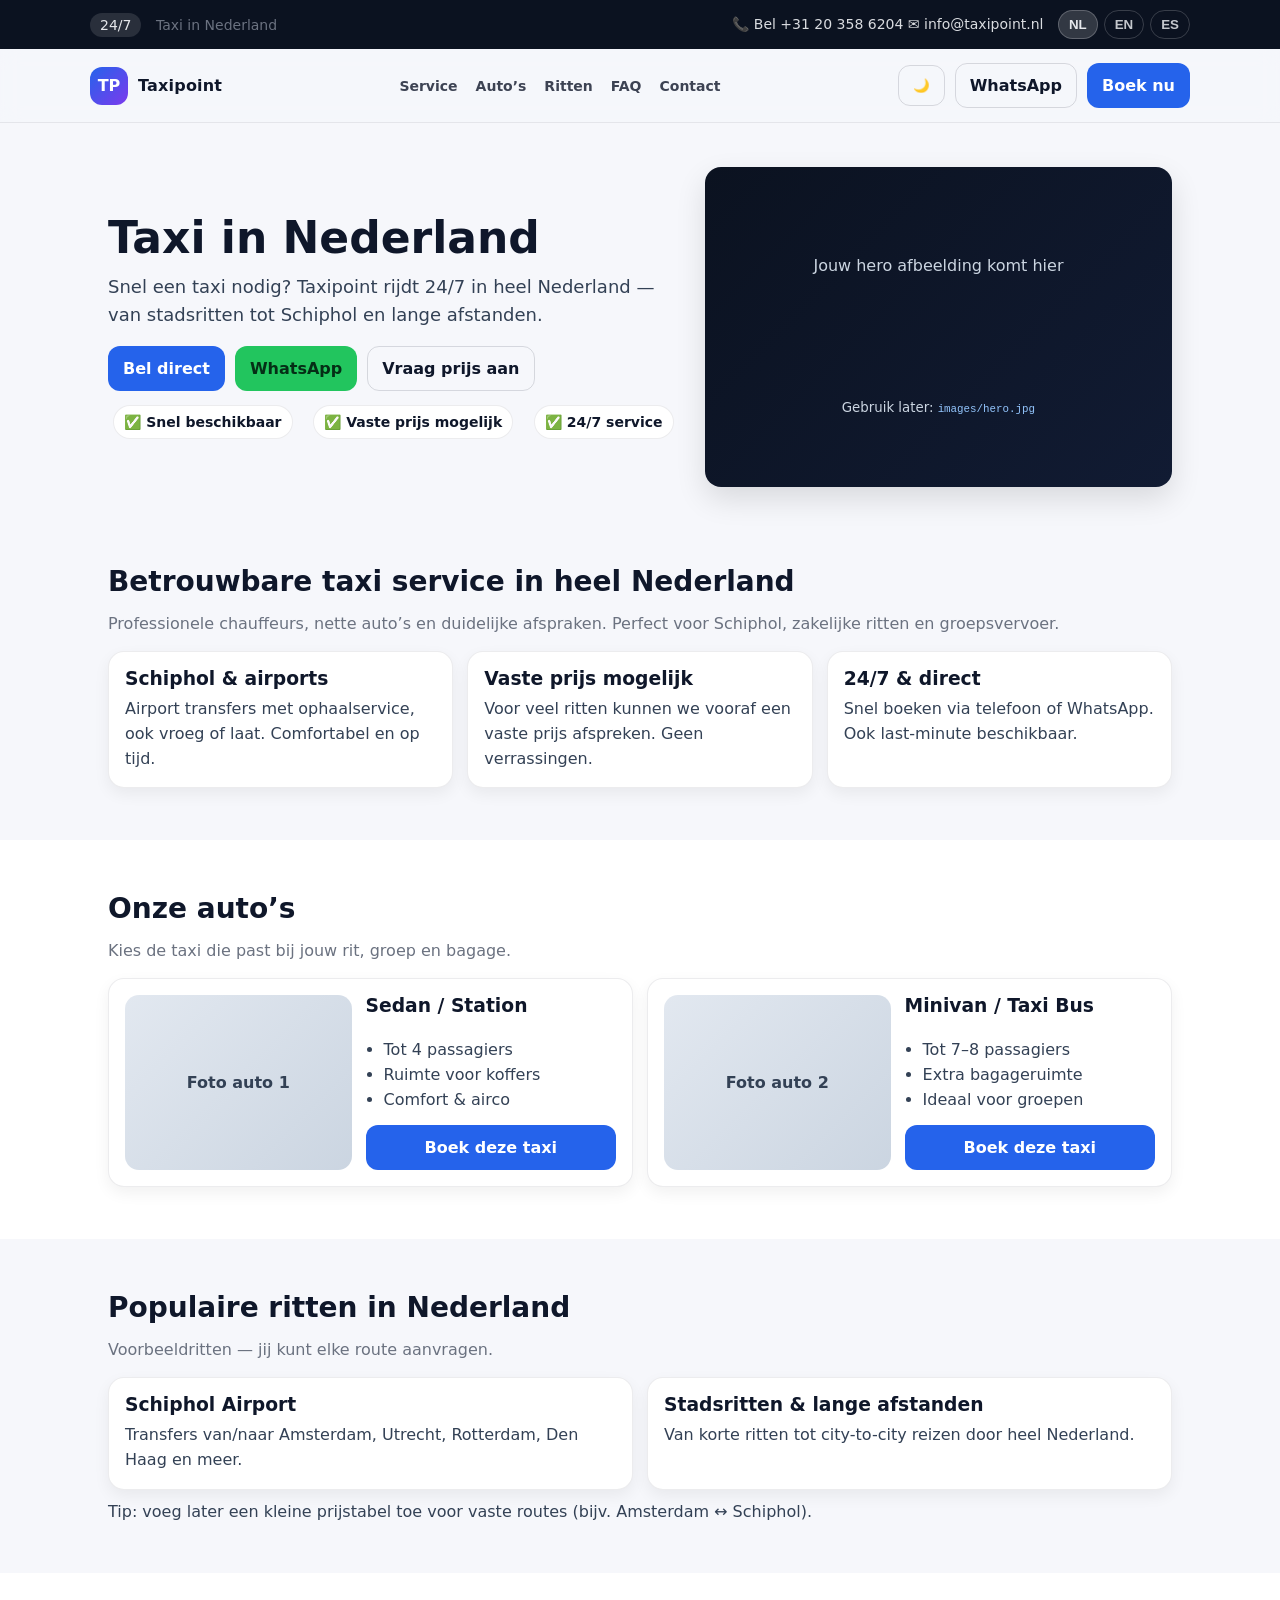
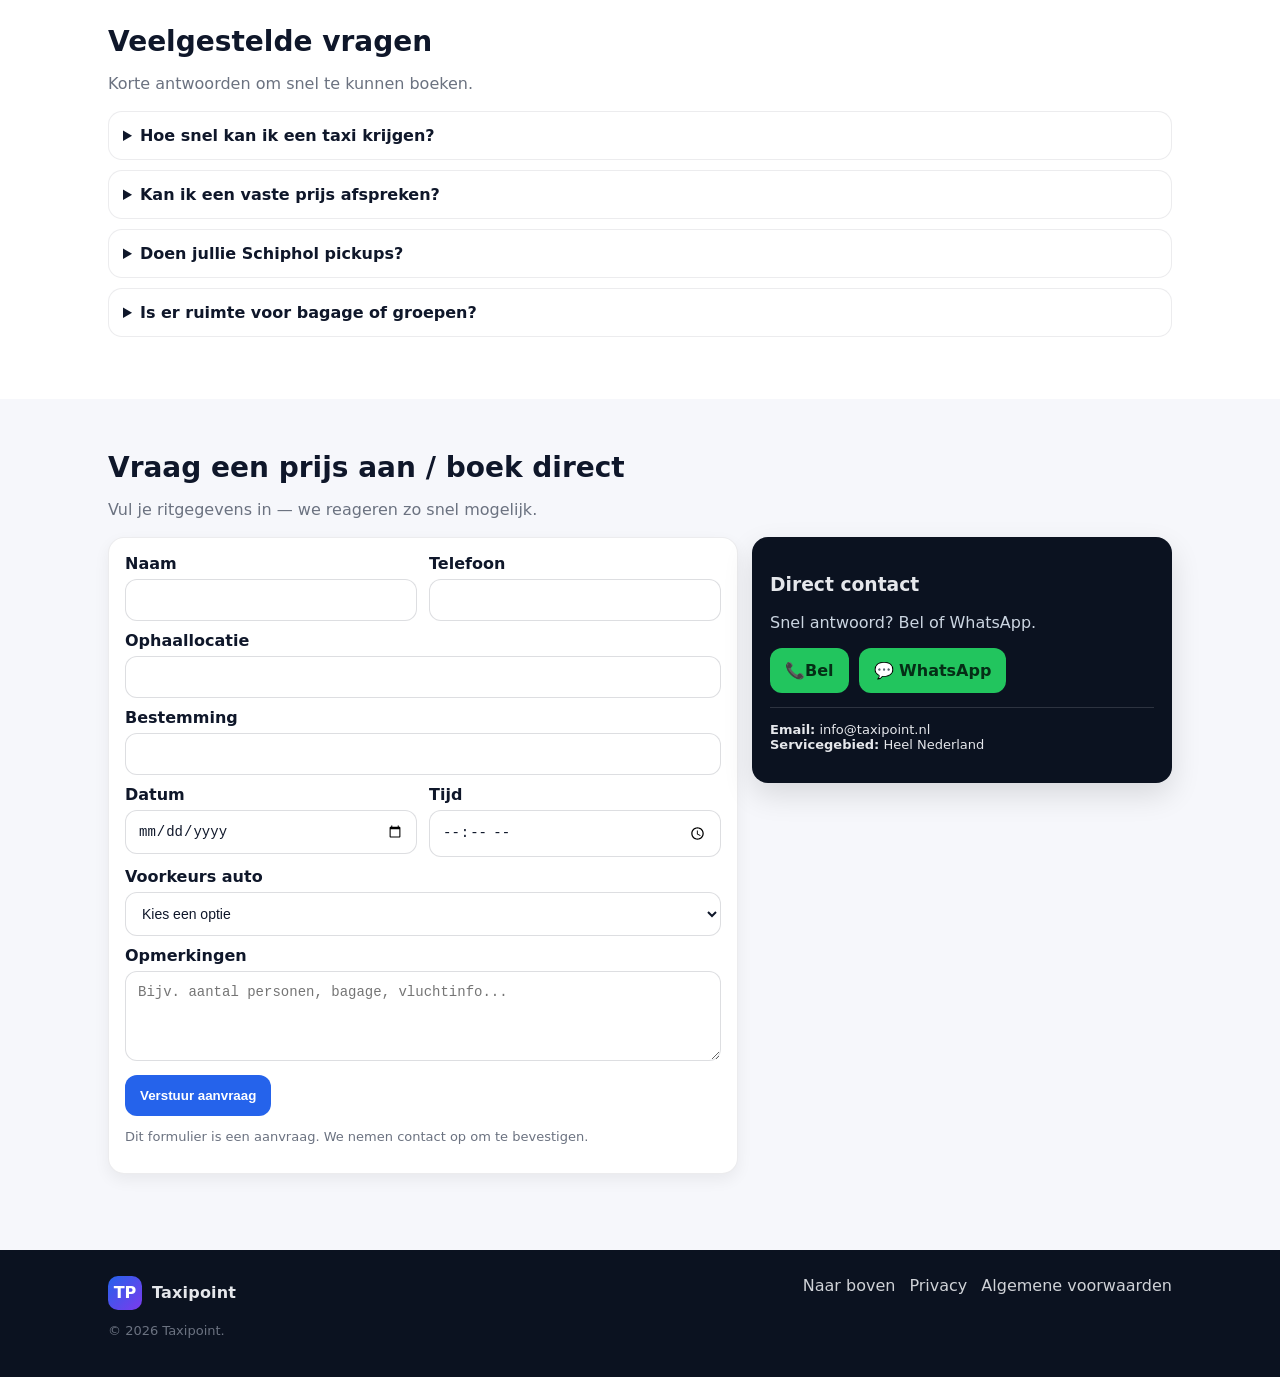
==== commit db32998e: "Add 404 page, theme toggle, SEO & print styles Introduce a branded 404.html and update project docs " ====
--- a/index.html
+++ b/index.html
@@ -5,9 +5,63 @@
   <meta name="viewport" content="width=device-width, initial-scale=1.0" />
   <title>Taxipoint | Taxi in Nederland</title>
   <meta name="description" content="Taxipoint: Taxi in Nederland met vaste prijzen. Schiphol, stadsritten en lange afstanden. 24/7 beschikbaar. Bel of WhatsApp direct." />
-  <link rel="stylesheet" href="./style/styles.css">
-
-
+  
+  <!-- SEO Meta Tags -->
+  <meta name="robots" content="index, follow" />
+  <meta name="author" content="Taxipoint" />
+  <meta name="keywords" content="taxi, nederland, schiphol, airport transfer, taxi service, amsterdam taxi, rotterdam taxi, 24/7 taxi" />
+  <link rel="canonical" href="https://robinslevel.github.io/getataxi/" />
+  
+  <!-- Open Graph / Facebook -->
+  <meta property="og:type" content="website" />
+  <meta property="og:url" content="https://robinslevel.github.io/getataxi/" />
+  <meta property="og:title" content="Taxipoint | Taxi in Nederland" />
+  <meta property="og:description" content="Taxipoint: Taxi in Nederland met vaste prijzen. Schiphol, stadsritten en lange afstanden. 24/7 beschikbaar." />
+  <meta property="og:locale" content="nl_NL" />
+  <meta property="og:locale:alternate" content="en_US" />
+  <meta property="og:locale:alternate" content="es_ES" />
+  <meta property="og:site_name" content="Taxipoint" />
+  
+  <!-- Twitter Card -->
+  <meta name="twitter:card" content="summary_large_image" />
+  <meta name="twitter:title" content="Taxipoint | Taxi in Nederland" />
+  <meta name="twitter:description" content="Taxipoint: Taxi in Nederland met vaste prijzen. 24/7 beschikbaar. Bel of WhatsApp direct." />
+  
+  <!-- Favicon -->
+  <link rel="icon" type="image/svg+xml" href="data:image/svg+xml,<svg xmlns='http://www.w3.org/2000/svg' viewBox='0 0 100 100'><rect width='100' height='100' rx='20' fill='%232563eb'/><text x='50%25' y='50%25' font-size='50' font-weight='bold' text-anchor='middle' dominant-baseline='central' fill='white'>TP</text></svg>" />
+  <meta name="theme-color" content="#2563eb" />
+  <meta name="msapplication-TileColor" content="#2563eb" />
+  
+  <!-- Preconnect -->
+  <link rel="preconnect" href="https://wa.me" />
+  
+  <!-- Stylesheet -->
+  <link rel="stylesheet" href="style/styles.css" />
+  
+  <!-- Structured Data -->
+  <script type="application/ld+json">
+  {
+    "@context": "https://schema.org",
+    "@type": "TaxiService",
+    "name": "Taxipoint",
+    "description": "Taxi in Nederland met vaste prijzen. Schiphol, stadsritten en lange afstanden. 24/7 beschikbaar.",
+    "url": "https://robinslevel.github.io/getataxi/",
+    "telephone": "+31203586204",
+    "email": "info@taxipoint.nl",
+    "areaServed": {
+      "@type": "Country",
+      "name": "Netherlands"
+    },
+    "availableLanguage": ["Dutch", "English", "Spanish"],
+    "openingHoursSpecification": {
+      "@type": "OpeningHoursSpecification",
+      "dayOfWeek": ["Monday", "Tuesday", "Wednesday", "Thursday", "Friday", "Saturday", "Sunday"],
+      "opens": "00:00",
+      "closes": "23:59"
+    },
+    "priceRange": "$$"
+  }
+  </script>
 </head>
 
 <body>
@@ -17,8 +71,6 @@
       <div class="topbar__left">
         <span class="pill" data-i18n="topbar_247">24/7</span>
         <span class="muted" data-i18n="topbar_tagline">Taxi in Nederland</span>
-        <button class="lang__btn" type="button" id="themeToggle">🌓</button>
-
       </div>
 
       <div class="topbar__right">
@@ -37,10 +89,6 @@
 
   <!-- Header -->
   <header class="header" id="top">
-    <button class="btn btn--ghost" id="themeToggle" aria-label="Toggle dark mode">
-  🌙
-</button>
-
     <div class="container header__inner">
       <a class="logo" href="#top" aria-label="Homepage">
         <span class="logo__mark">TP</span>
@@ -56,6 +104,7 @@
       </nav>
 
       <div class="header__actions">
+        <button class="btn btn--ghost" id="themeToggle" aria-label="Toggle dark mode" title="Toggle theme">🌙</button>
         <a class="btn btn--ghost" href="https://wa.me/31203586204" target="_blank" rel="noopener" data-i18n="btn_whatsapp">WhatsApp</a>
         <a class="btn btn--primary" href="#contact" data-i18n="btn_book">Boek nu</a>
 
--- a/style/styles.css
+++ b/style/styles.css
@@ -442,3 +442,95 @@
 *{
   transition: background-color .25s ease, color .25s ease, border-color .25s ease;
 }
+
+/* =========================
+   Print styles
+========================= */
+
+@media print {
+  *{
+    transition: none !important;
+    box-shadow: none !important;
+    text-shadow: none !important;
+  }
+  
+  body {
+    background: white !important;
+    color: black !important;
+    font-size: 12pt;
+    line-height: 1.5;
+  }
+  
+  .topbar,
+  .header,
+  .burger,
+  .lang,
+  .btn--ghost,
+  #themeToggle,
+  .hero__cta,
+  .contact-actions,
+  .footer__links,
+  .media-card {
+    display: none !important;
+  }
+  
+  .hero,
+  .section {
+    padding: 20pt 0 !important;
+    page-break-inside: avoid;
+  }
+  
+  h1, h2, h3 {
+    page-break-after: avoid;
+    color: black !important;
+  }
+  
+  a {
+    color: black !important;
+    text-decoration: underline;
+  }
+  
+  a[href^="tel:"]::after,
+  a[href^="mailto:"]::after {
+    content: " (" attr(href) ")";
+    font-size: 10pt;
+  }
+  
+  .card,
+  .form,
+  .contact-card,
+  .faq details {
+    border: 1px solid #ccc !important;
+    background: white !important;
+  }
+  
+  .contact-card {
+    background: #f5f5f5 !important;
+    color: black !important;
+  }
+  
+  .footer {
+    background: white !important;
+    color: black !important;
+    border-top: 1px solid #ccc;
+  }
+  
+  .cards {
+    grid-template-columns: 1fr !important;
+  }
+}
+
+/* =========================
+   Reduce motion
+========================= */
+
+@media (prefers-reduced-motion: reduce) {
+  *,
+  *::before,
+  *::after {
+    animation-duration: 0.01ms !important;
+    animation-iteration-count: 1 !important;
+    transition-duration: 0.01ms !important;
+    scroll-behavior: auto !important;
+  }
+}
